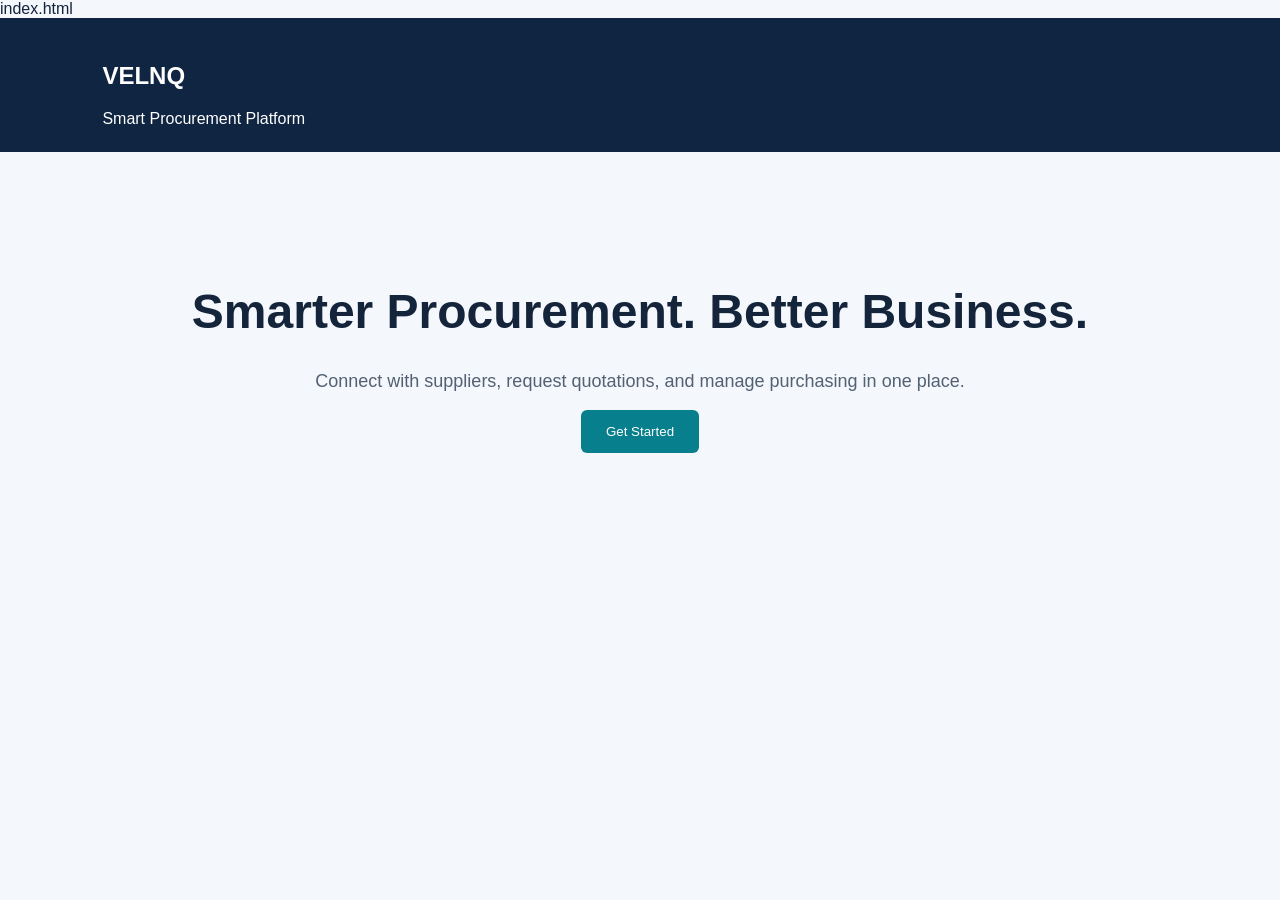
==== index.html @ 2667eb98 "Add initial HTML structure for Velnq page" ====
index.html
<!DOCTYPE html>
<html lang="en">
<head>
  <meta charset="UTF-8">
  <meta name="viewport" content="width=device-width, initial-scale=1.0">
  <title>Velnq | Smart Procurement</title>
  <style>
    body {
      margin: 0;
      font-family: Arial, sans-serif;
      background: #f4f7fb;
      color: #14243a;
    }
    header {
      background: #102542;
      color: white;
      padding: 24px 8%;
    }
    main {
      text-align: center;
      padding: 100px 20px;
    }
    h1 { font-size: 48px; }
    p { font-size: 18px; color: #526174; }
    button {
      background: #087f8c;
      color: white;
      border: 0;
      padding: 14px 25px;
      border-radius: 6px;
      cursor: pointer;
    }
  </style>
</head>
<body>
  <header>
    <h2>VELNQ</h2>
    Smart Procurement Platform
  </header>
  <main>
    <h1>Smarter Procurement. Better Business.</h1>
    <p>Connect with suppliers, request quotations,
    and manage purchasing in one place.</p>
    <button>Get Started</button>
  </main>
</body>
</html>
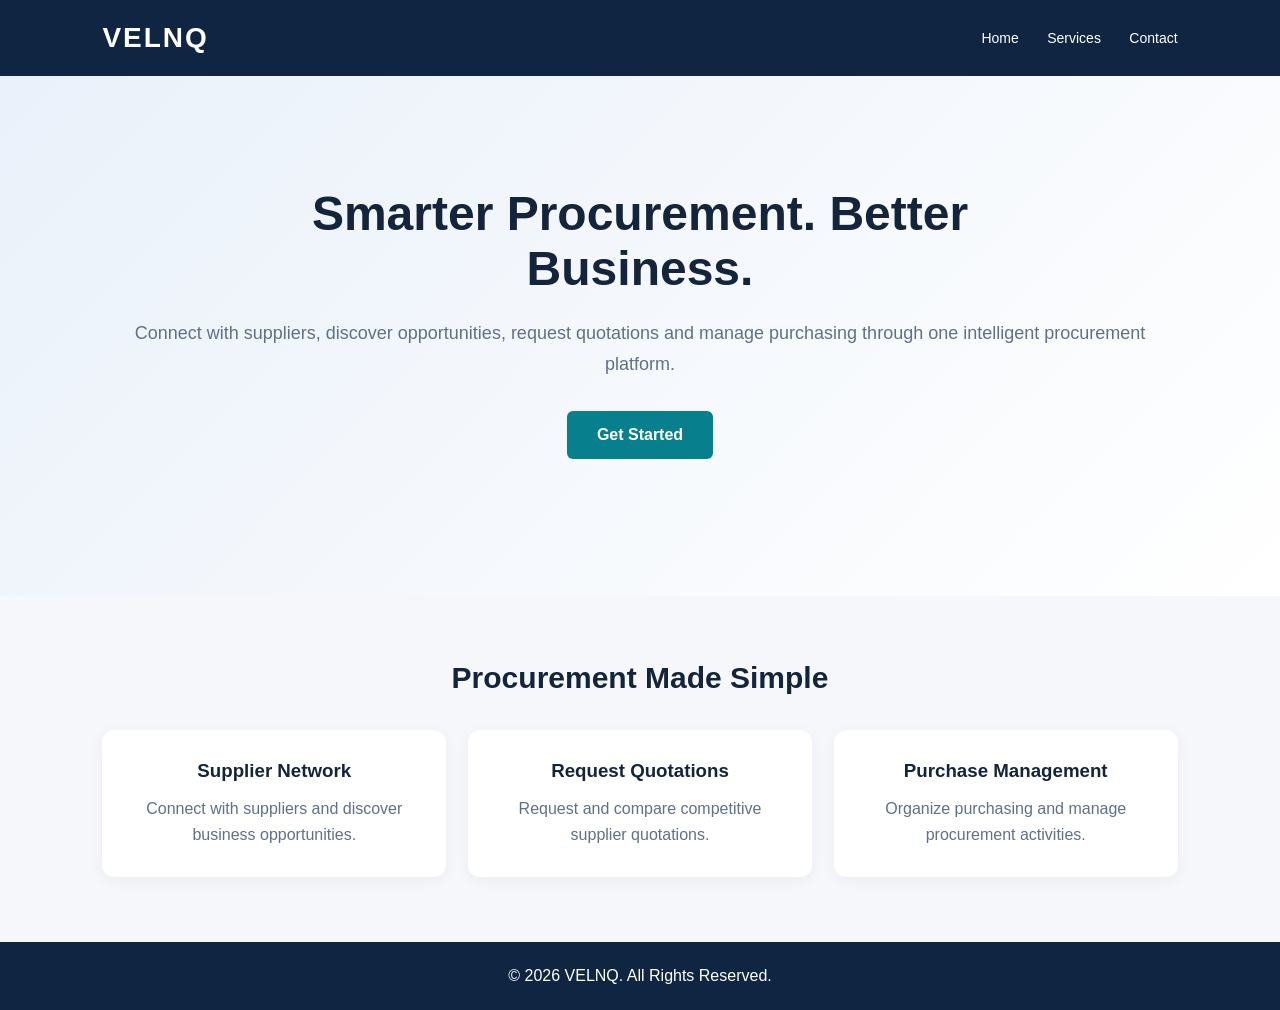
==== commit 765bce6e: "Update index.html with new structure and styles" ====
--- a/index.html
+++ b/index.html
@@ -1,48 +1,57 @@
-index.html
+
 <!DOCTYPE html>
 <html lang="en">
 <head>
   <meta charset="UTF-8">
   <meta name="viewport" content="width=device-width, initial-scale=1.0">
-  <title>Velnq | Smart Procurement</title>
-  <style>
-    body {
-      margin: 0;
-      font-family: Arial, sans-serif;
-      background: #f4f7fb;
-      color: #14243a;
-    }
-    header {
-      background: #102542;
-      color: white;
-      padding: 24px 8%;
-    }
-    main {
-      text-align: center;
-      padding: 100px 20px;
-    }
-    h1 { font-size: 48px; }
-    p { font-size: 18px; color: #526174; }
-    button {
-      background: #087f8c;
-      color: white;
-      border: 0;
-      padding: 14px 25px;
-      border-radius: 6px;
-      cursor: pointer;
-    }
-  </style>
+  <title>VELNQ | Smart Procurement</title>
+  <link rel="stylesheet" href="style.css">
 </head>
 <body>
-  <header>
-    <h2>VELNQ</h2>
-    Smart Procurement Platform
-  </header>
-  <main>
-    <h1>Smarter Procurement. Better Business.</h1>
-    <p>Connect with suppliers, request quotations,
-    and manage purchasing in one place.</p>
-    <button>Get Started</button>
-  </main>
+
+<header>
+  <div class="logo">VELNQ</div>
+  <nav>
+    <a href="#home">Home</a>
+    <a href="#services">Services</a>
+    <a href="#contact">Contact</a>
+  </nav>
+</header>
+
+<section class="hero" id="home">
+  <h1>Smarter Procurement. Better Business.</h1>
+  <p>
+    Connect with suppliers, discover opportunities,
+    request quotations and manage purchasing
+    through one intelligent procurement platform.
+  </p>
+  <a href="#services" class="btn">Get Started</a>
+</section>
+
+<section class="features" id="services">
+  <h2>Procurement Made Simple</h2>
+
+  <div class="feature-grid">
+    <div class="feature">
+      <h3>Supplier Network</h3>
+      <p>Connect with suppliers and discover business opportunities.</p>
+    </div>
+
+    <div class="feature">
+      <h3>Request Quotations</h3>
+      <p>Request and compare competitive supplier quotations.</p>
+    </div>
+
+    <div class="feature">
+      <h3>Purchase Management</h3>
+      <p>Organize purchasing and manage procurement activities.</p>
+    </div>
+  </div>
+</section>
+
+<footer id="contact">
+  © 2026 VELNQ. All Rights Reserved.
+</footer>
+
 </body>
 </html>
--- a/style.css
+++ b/style.css
@@ -0,0 +1,122 @@
+
+* {
+  margin: 0;
+  padding: 0;
+  box-sizing: border-box;
+}
+
+body {
+  font-family: Arial, sans-serif;
+  background: #f5f7fb;
+  color: #14243a;
+}
+
+header {
+  background: #102542;
+  color: white;
+  padding: 22px 8%;
+  display: flex;
+  justify-content: space-between;
+  align-items: center;
+}
+
+.logo {
+  font-size: 28px;
+  font-weight: bold;
+  letter-spacing: 2px;
+}
+
+nav a {
+  color: white;
+  text-decoration: none;
+  margin-left: 24px;
+  font-size: 14px;
+}
+
+.hero {
+  min-height: 520px;
+  padding: 110px 8%;
+  text-align: center;
+  background: linear-gradient(135deg, #eaf1fa, #ffffff);
+}
+
+.hero h1 {
+  font-size: 48px;
+  max-width: 800px;
+  margin: 0 auto 22px;
+}
+
+.hero p {
+  font-size: 18px;
+  color: #607086;
+  margin-bottom: 32px;
+  line-height: 1.7;
+}
+
+.btn {
+  display: inline-block;
+  background: #087f8c;
+  color: white;
+  padding: 15px 30px;
+  border-radius: 6px;
+  text-decoration: none;
+  font-weight: bold;
+}
+
+.features {
+  padding: 65px 8%;
+  text-align: center;
+}
+
+.features h2 {
+  margin-bottom: 35px;
+  font-size: 30px;
+}
+
+.feature-grid {
+  display: grid;
+  grid-template-columns: repeat(3, 1fr);
+  gap: 22px;
+}
+
+.feature {
+  background: white;
+  padding: 30px;
+  border-radius: 12px;
+  box-shadow: 0 3px 15px rgba(0,0,0,0.05);
+}
+
+.feature h3 {
+  margin-bottom: 14px;
+}
+
+.feature p {
+  color: #607086;
+  line-height: 1.6;
+}
+
+footer {
+  background: #102542;
+  color: white;
+  text-align: center;
+  padding: 25px;
+}
+
+@media (max-width: 700px) {
+  header {
+    flex-direction: column;
+    gap: 18px;
+  }
+
+  nav a {
+    margin: 0 7px;
+  }
+
+  .hero h1 {
+    font-size: 34px;
+  }
+
+  .feature-grid {
+    grid-template-columns: 1fr;
+  }
+}
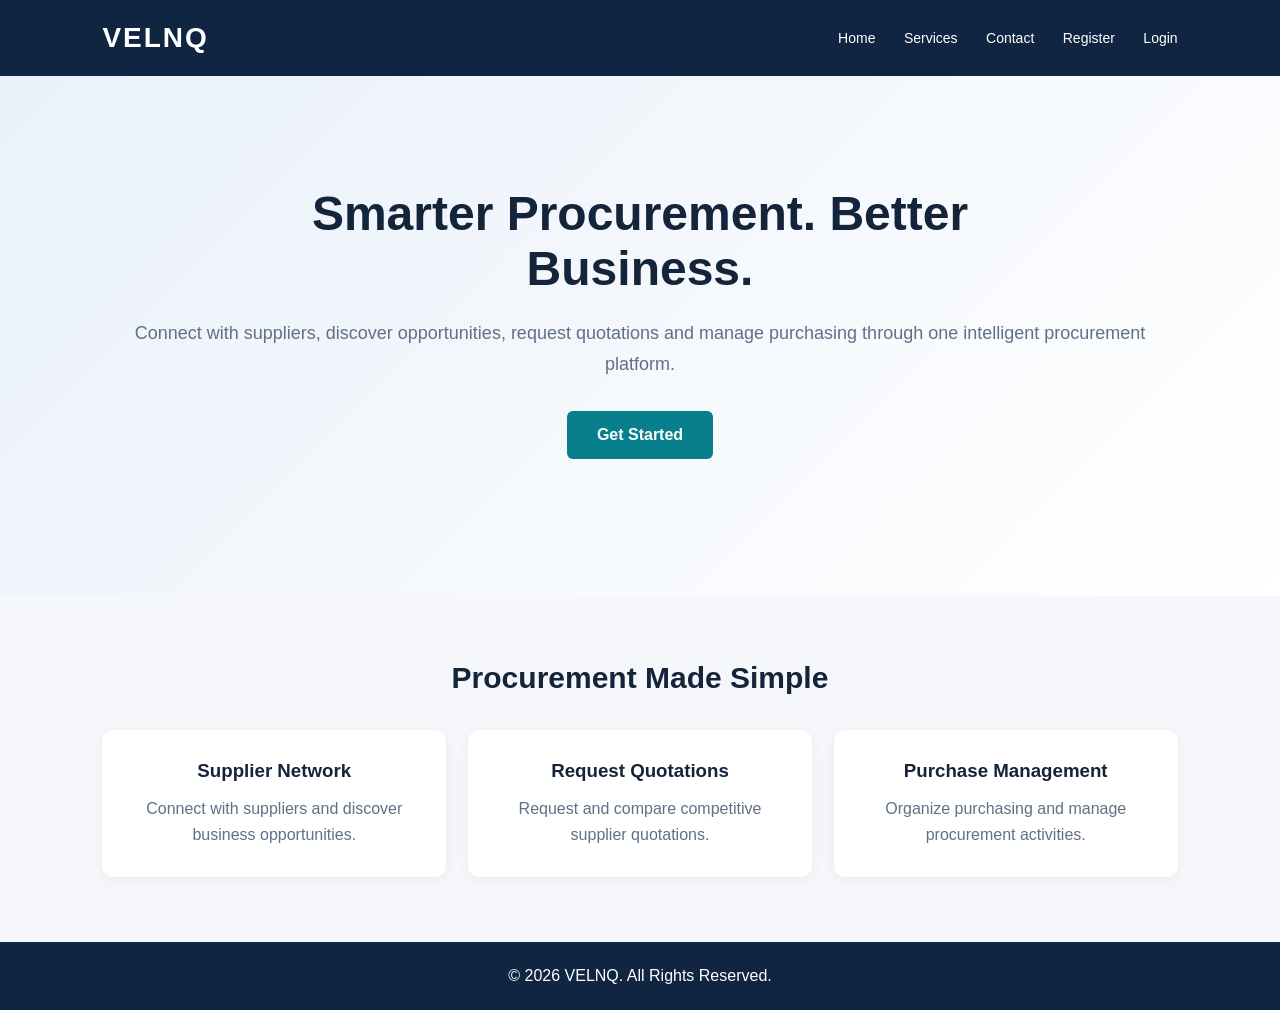
==== commit 7f88b4b2: "Add Register and Login links to navigation" ====
--- a/index.html
+++ b/index.html
@@ -11,11 +11,13 @@
 
 <header>
   <div class="logo">VELNQ</div>
-  <nav>
-    <a href="#home">Home</a>
-    <a href="#services">Services</a>
-    <a href="#contact">Contact</a>
-  </nav>
+<nav>
+  <a href="#home">Home</a>
+  <a href="#services">Services</a>
+  <a href="#contact">Contact</a>
+  <a href="register.html">Register</a>
+  <a href="register.html">Login</a>
+</nav>
 </header>
 
 <section class="hero" id="home">
@@ -25,7 +27,7 @@
     request quotations and manage purchasing
     through one intelligent procurement platform.
   </p>
-  <a href="#services" class="btn">Get Started</a>
+  <a href="register.html" class="btn">Get Started</a>
 </section>
 
 <section class="features" id="services">
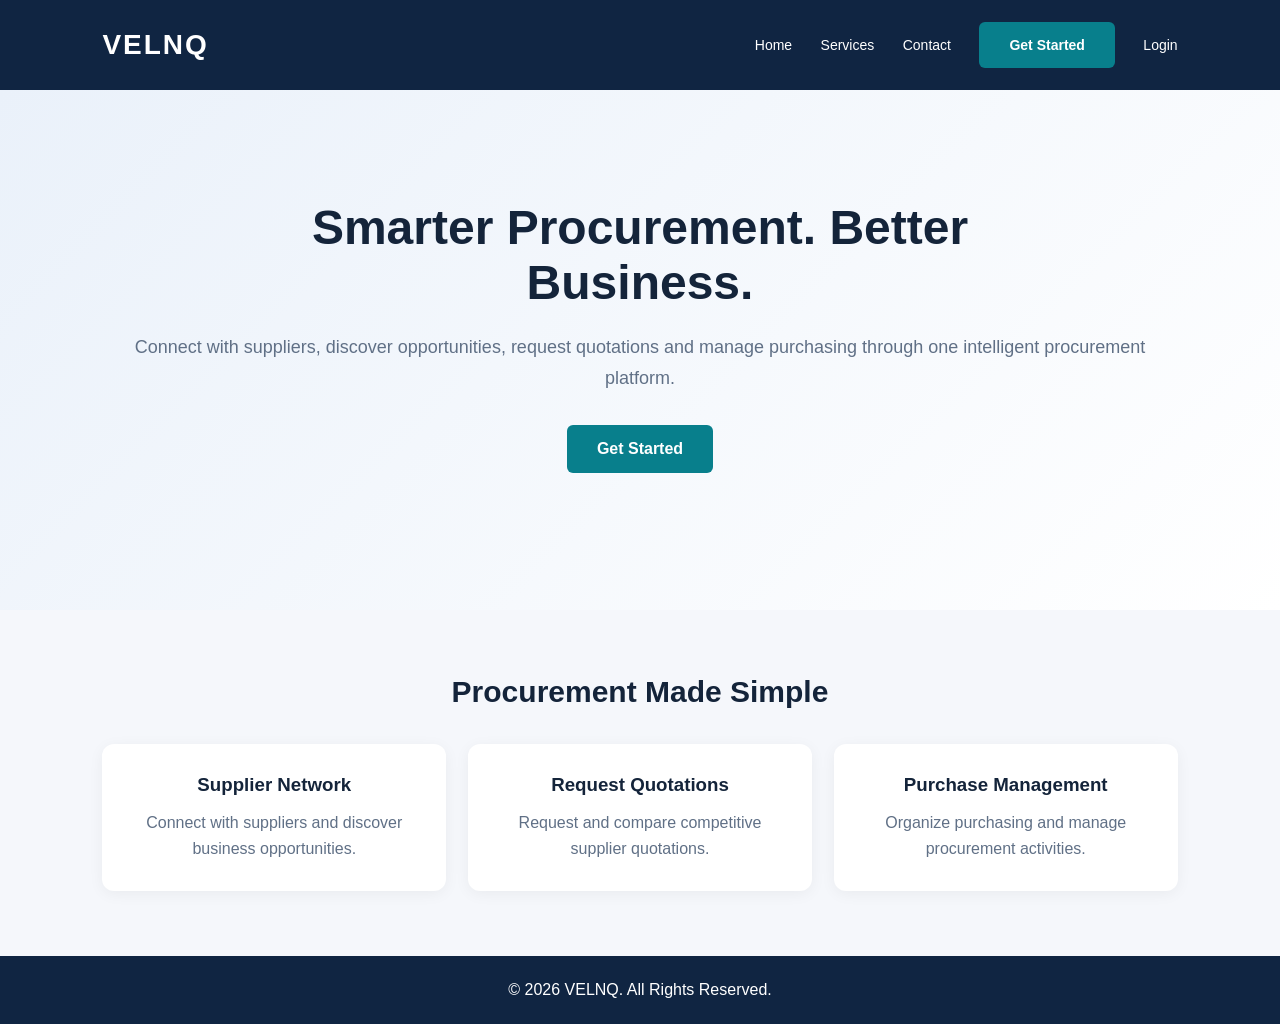
==== commit 49a4725e: "Update navigation links in index.html" ====
--- a/index.html
+++ b/index.html
@@ -15,9 +15,10 @@
   <a href="#home">Home</a>
   <a href="#services">Services</a>
   <a href="#contact">Contact</a>
-  <a href="register.html">Register</a>
-  <a href="register.html">Login</a>
+ <a href="register.html" class="btn">Get Started</a>
+  <a href="login.html">Login</a>
 </nav>
+
 </header>
 
 <section class="hero" id="home">
